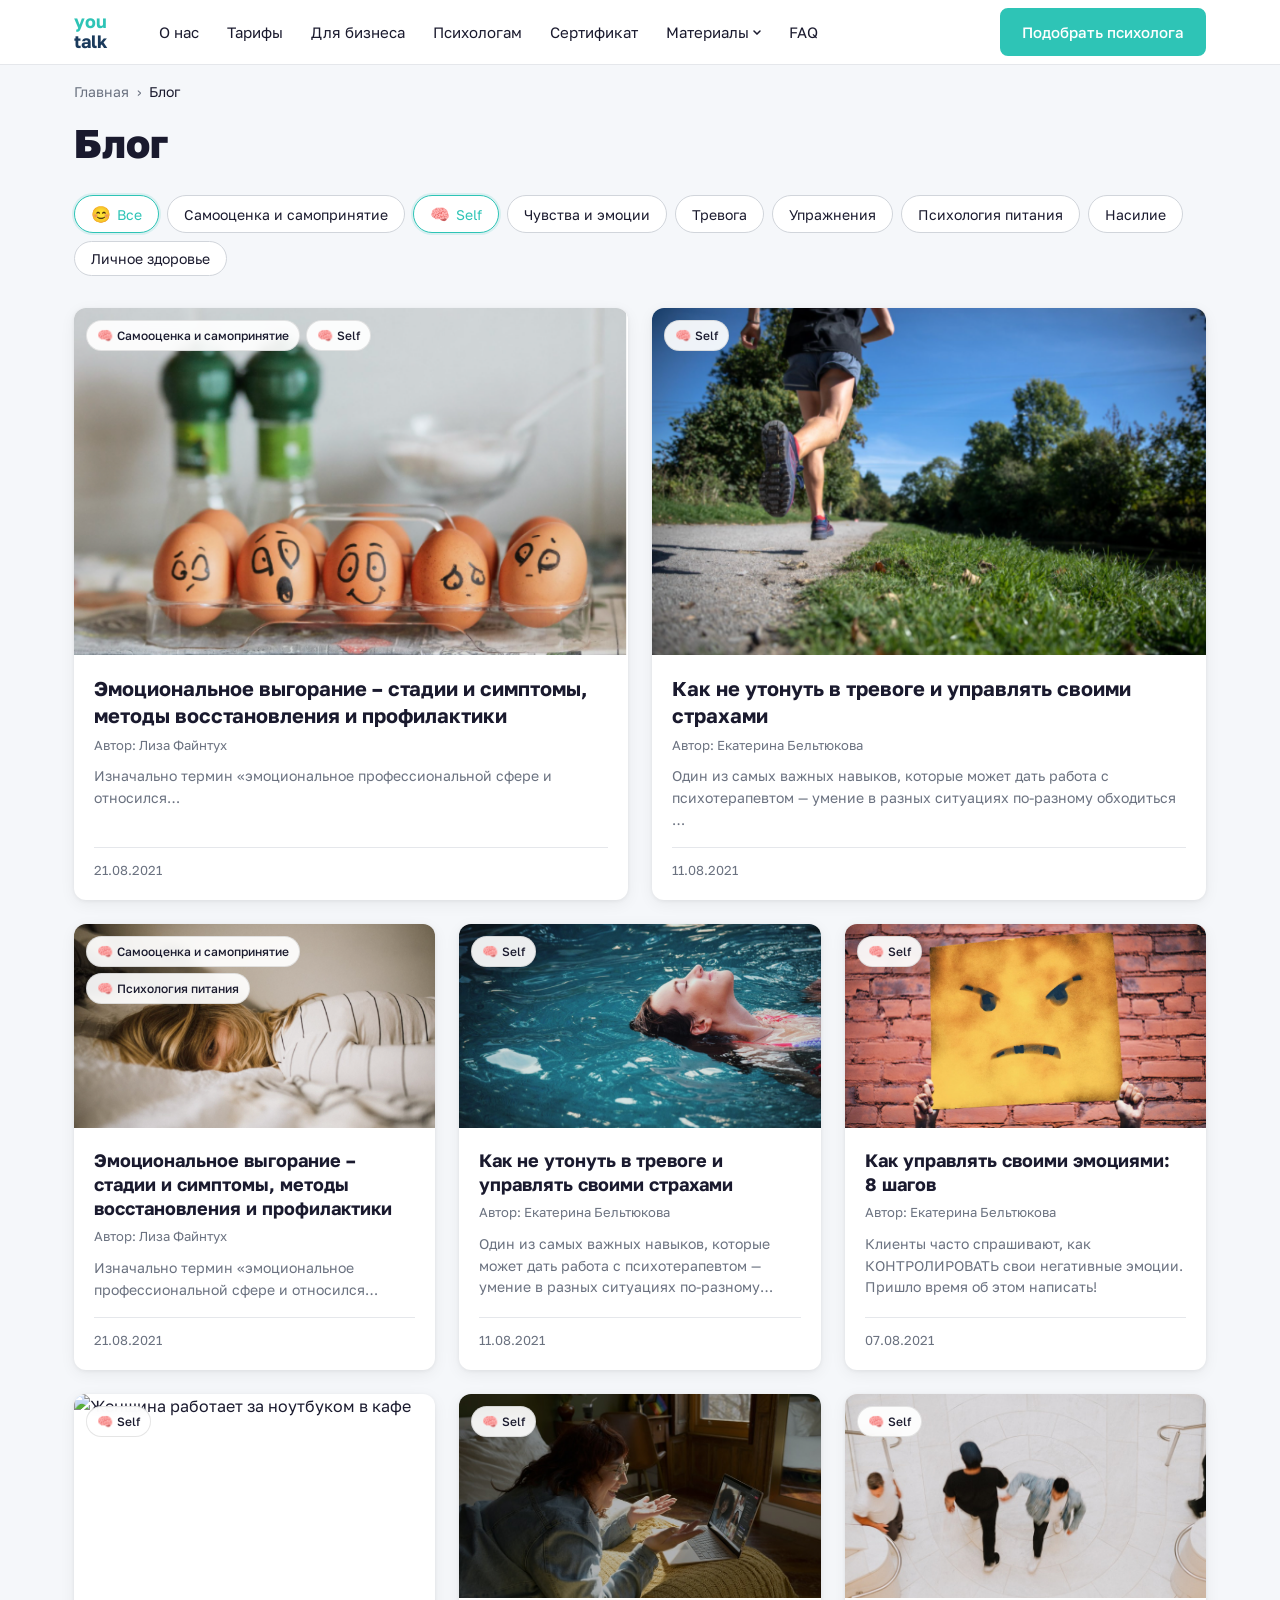
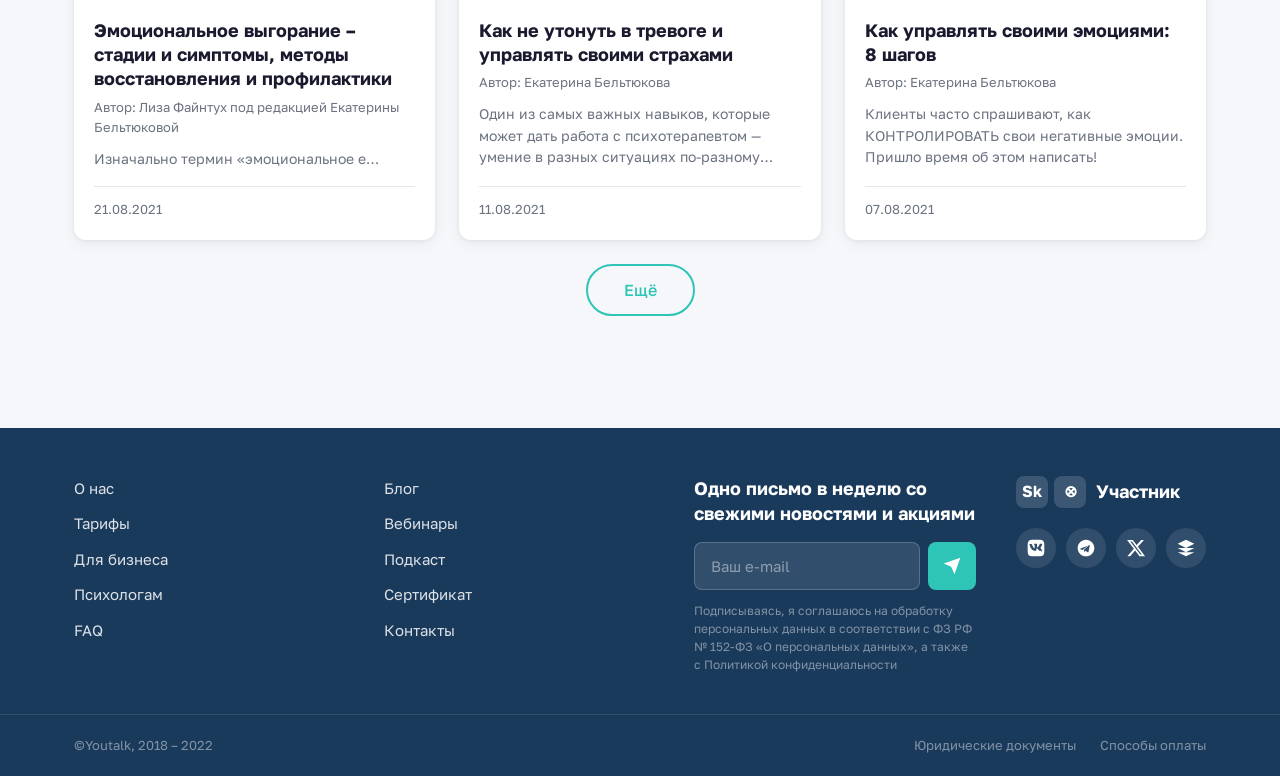
==== blog.html @ 3f89173d "Initial commit" ====
<!DOCTYPE html>
<html lang="ru">
<head>
  <meta charset="UTF-8" />
  <meta name="viewport" content="width=device-width, initial-scale=1.0" />
  <title>Блог — Youtalk</title>
  <meta name="description" content="Блог Youtalk о психологии, самопознании и ментальном здоровье." />
  <link rel="preconnect" href="https://fonts.googleapis.com" />
  <link rel="preconnect" href="https://fonts.gstatic.com" crossorigin />
  <link href="https://fonts.googleapis.com/css2?family=Golos+Text:wght@400;500;600;700;800&display=swap" rel="stylesheet" />
  <link rel="stylesheet" href="style.css" />
</head>
<body>

  <header class="header" role="banner">
    <div class="container">
      <div class="header__inner">

        <a href="/" class="header__logo" aria-label="Youtalk — на главную">
          <span class="logo__text" aria-hidden="true">
            <span>you</span>
            <span>talk</span>
          </span>
        </a>

        <nav class="nav" aria-label="Основная навигация">
          <ul class="nav__list" role="list">
            <li class="nav__item"><a href="#" class="nav__link">О нас</a></li>
            <li class="nav__item"><a href="#" class="nav__link">Тарифы</a></li>
            <li class="nav__item"><a href="#" class="nav__link">Для бизнеса</a></li>
            <li class="nav__item"><a href="#" class="nav__link">Психологам</a></li>
            <li class="nav__item"><a href="#" class="nav__link">Сертификат</a></li>
            <li class="nav__item">
              <a href="#" class="nav__link nav__link--dropdown" aria-haspopup="true" aria-expanded="false">
                Материалы
              </a>
            </li>
            <li class="nav__item"><a href="#" class="nav__link">FAQ</a></li>
          </ul>
        </nav>

        <div class="header__cta">
          <a href="#" class="btn btn--primary" role="button">Подобрать психолога</a>
        </div>

        <button
          class="header__burger"
          aria-label="Открыть меню"
          aria-expanded="false"
          aria-controls="mobile-menu"
          id="burger-btn"
        >
          <span class="burger__line" aria-hidden="true"></span>
          <span class="burger__line" aria-hidden="true"></span>
          <span class="burger__line" aria-hidden="true"></span>
        </button>

      </div>
    </div>
  </header>

  <nav class="mobile-menu" id="mobile-menu" aria-label="Мобильная навигация" aria-hidden="true">
    <a href="#" class="mobile-menu__link">О нас</a>
    <a href="#" class="mobile-menu__link">Тарифы</a>
    <a href="#" class="mobile-menu__link">Для бизнеса</a>
    <a href="#" class="mobile-menu__link">Психологам</a>
    <a href="#" class="mobile-menu__link">Сертификат</a>
    <a href="#" class="mobile-menu__link">Материалы</a>
    <a href="#" class="mobile-menu__link">FAQ</a>
    <div class="mobile-menu__cta">
      <a href="#" class="btn btn--primary" style="width:100%;justify-content:center;">Подобрать психолога</a>
    </div>
  </nav>

  <main id="main-content">

    <section class="blog" aria-labelledby="blog-heading">
      <div class="container">

        <nav class="breadcrumbs" aria-label="Хлебные крошки">
          <ol class="breadcrumbs__list">
            <li class="breadcrumbs__item">
              <a href="/" class="breadcrumbs__link">Главная</a>
            </li>
            <li class="breadcrumbs__item breadcrumbs__item--current" aria-current="page">
              Блог
            </li>
          </ol>
        </nav>

        <h1 class="blog__heading" id="blog-heading">Блог</h1>

        <div class="tags" role="list" aria-label="Фильтр по темам">
          <button class="tag tag--active" role="listitem" aria-pressed="true">
            <span class="tag__emoji" aria-hidden="true">😊</span>
            Все
          </button>
          <button class="tag" role="listitem" aria-pressed="false">Самооценка и самопринятие</button>
          <button class="tag tag--active" role="listitem" aria-pressed="true">
            <span class="tag__emoji" aria-hidden="true">🧠</span>
            Self
          </button>
          <button class="tag" role="listitem" aria-pressed="false">Чувства и эмоции</button>
          <button class="tag" role="listitem" aria-pressed="false">Тревога</button>
          <button class="tag" role="listitem" aria-pressed="false">Упражнения</button>
          <button class="tag" role="listitem" aria-pressed="false">Психология питания</button>
          <button class="tag" role="listitem" aria-pressed="false">Насилие</button>
          <button class="tag" role="listitem" aria-pressed="false">Личное здоровье</button>
        </div>

        <div class="blog__hero-row">

          <article class="card" aria-label="Статья: Эмоциональное выгорание">
            <div class="card__image-wrap">
              <img
                class="card__image"
                src="images/blog/1.png"
                alt="Яйца с нарисованными грустными лицами — символ эмоций"
                width="800"
                height="500"
                loading="lazy"
              />
              <div class="card__labels-overlay" aria-label="Категории">
                <span class="card-label">
                  <span class="card-label__emoji" aria-hidden="true">🧠</span>
                  Самооценка и самопринятие
                </span>
                <span class="card-label">
                  <span class="card-label__emoji" aria-hidden="true">🧠</span>
                  Self
                </span>
              </div>
            </div>
            <div class="card__body">
              <h2 class="card__title">
                <a href="article.html">Эмоциональное выгорание – стадии и симптомы, методы восстановления и профилактики</a>
              </h2>
              <p class="card__author">Автор: Лиза Файнтух</p>
              <p class="card__excerpt">
                Изначально термин «эмоциональное профессиональной сфере и относился…
              </p>
              <time class="card__date" datetime="2021-08-21">21.08.2021</time>
            </div>
          </article>

          <article class="card" aria-label="Статья: Как не утонуть в тревоге">
            <div class="card__image-wrap">
              <img
                class="card__image"
                src="images/blog/2.png"
                alt="Человек бежит по парку — управление тревогой через движение"
                width="800"
                height="500"
                loading="lazy"
              />
              <div class="card__labels-overlay" aria-label="Категории">
                <span class="card-label">
                  <span class="card-label__emoji" aria-hidden="true">🧠</span>
                  Self
                </span>
              </div>
            </div>
            <div class="card__body">
              <h2 class="card__title">
                <a href="article.html">Как не утонуть в тревоге и управлять своими страхами</a>
              </h2>
              <p class="card__author">Автор: Екатерина Бельтюкова</p>
              <p class="card__excerpt">
                Один из самых важных навыков, которые может дать работа с психотерапевтом — умение в разных ситуациях по-разному обходиться …
              </p>
              <time class="card__date" datetime="2021-08-11">11.08.2021</time>
            </div>
          </article>

        </div>

        <div class="blog__grid">

          <article class="card" aria-label="Статья: Эмоциональное выгорание 2">
            <div class="card__image-wrap">
              <img
                class="card__image"
                src="images/blog/3.png"
                alt="Женщина лежит в постели, накрывшись одеялом — усталость и выгорание"
                width="600"
                height="380"
                loading="lazy"
              />
              <div class="card__labels-overlay" aria-label="Категории">
                <span class="card-label">
                  <span class="card-label__emoji" aria-hidden="true">🧠</span>
                  Самооценка и самопринятие
                </span>
                <span class="card-label">
                  <span class="card-label__emoji" aria-hidden="true">🧠</span>
                  Психология питания
                </span>
              </div>
            </div>
            <div class="card__body">
              <h2 class="card__title">
                <a href="article.html">Эмоциональное выгорание – стадии и симптомы, методы восстановления и профилактики</a>
              </h2>
              <p class="card__author">Автор: Лиза Файнтух</p>
              <p class="card__excerpt">
                Изначально термин «эмоциональное профессиональной сфере и относился…
              </p>
              <time class="card__date" datetime="2021-08-21">21.08.2021</time>
            </div>
          </article>

          <article class="card" aria-label="Статья: Как не утонуть в тревоге 2">
            <div class="card__image-wrap">
              <img
                class="card__image"
                src="images/blog/4.png"
                alt="Женщина плывёт под водой — медитация и управление страхами"
                width="600"
                height="380"
                loading="lazy"
              />
              <div class="card__labels-overlay" aria-label="Категории">
                <span class="card-label">
                  <span class="card-label__emoji" aria-hidden="true">🧠</span>
                  Self
                </span>
              </div>
            </div>
            <div class="card__body">
              <h2 class="card__title">
                <a href="article.html">Как не утонуть в тревоге и управлять своими страхами</a>
              </h2>
              <p class="card__author">Автор: Екатерина Бельтюкова</p>
              <p class="card__excerpt">
                Один из самых важных навыков, которые может дать работа с психотерапевтом — умение в разных ситуациях по-разному обходиться …
              </p>
              <time class="card__date" datetime="2021-08-11">11.08.2021</time>
            </div>
          </article>

          <article class="card" aria-label="Статья: Как управлять своими эмоциями">
            <div class="card__image-wrap">
              <img
                class="card__image"
                src="images/blog/5.png"
                alt="Смайлик из жёлтой бумаги с сердитым выражением на кирпичной стене"
                width="600"
                height="380"
                loading="lazy"
              />
              <div class="card__labels-overlay" aria-label="Категории">
                <span class="card-label">
                  <span class="card-label__emoji" aria-hidden="true">🧠</span>
                  Self
                </span>
              </div>
            </div>
            <div class="card__body">
              <h2 class="card__title">
                <a href="article.html">Как управлять своими эмоциями: 8 шагов</a>
              </h2>
              <p class="card__author">Автор: Екатерина Бельтюкова</p>
              <p class="card__excerpt">
                Клиенты часто спрашивают, как КОНТРОЛИРОВАТЬ свои негативные эмоции. Пришло время об этом написать!
              </p>
              <time class="card__date" datetime="2021-08-07">07.08.2021</time>
            </div>
          </article>

        </div>

        <div class="blog__grid">

          <article class="card" aria-label="Статья: Эмоциональное выгорание 3">
            <div class="card__image-wrap">
              <img
                class="card__image"
                src="images/blog/6.png"
                alt="Женщина работает за ноутбуком в кафе"
                width="600"
                height="380"
                loading="lazy"
              />
              <div class="card__labels-overlay" aria-label="Категории">
                <span class="card-label">
                  <span class="card-label__emoji" aria-hidden="true">🧠</span>
                  Self
                </span>
              </div>
            </div>
            <div class="card__body">
              <h2 class="card__title">
                <a href="article.html">Эмоциональное выгорание – стадии и симптомы, методы восстановления и профилактики</a>
              </h2>
              <p class="card__author">Автор: Лиза Файнтух под редакцией Екатерины Бельтюковой</p>
              <p class="card__excerpt">
                Изначально термин «эмоциональное е…
              </p>
              <time class="card__date" datetime="2021-08-21">21.08.2021</time>
            </div>
          </article>

          <article class="card" aria-label="Статья: Как не утонуть в тревоге 3">
            <div class="card__image-wrap">
              <img
                class="card__image"
                src="images/blog/7.jpg"
                alt="Двое людей разговаривают за ноутбуком — онлайн-консультация с психологом"
                width="600"
                height="380"
                loading="lazy"
              />
              <div class="card__labels-overlay" aria-label="Категории">
                <span class="card-label">
                  <span class="card-label__emoji" aria-hidden="true">🧠</span>
                  Self
                </span>
              </div>
            </div>
            <div class="card__body">
              <h2 class="card__title">
                <a href="article.html">Как не утонуть в тревоге и управлять своими страхами</a>
              </h2>
              <p class="card__author">Автор: Екатерина Бельтюкова</p>
              <p class="card__excerpt">
                Один из самых важных навыков, которые может дать работа с психотерапевтом — умение в разных ситуациях по-разному обходиться …
              </p>
              <time class="card__date" datetime="2021-08-11">11.08.2021</time>
            </div>
          </article>

          <article class="card" aria-label="Статья: Как управлять своими эмоциями 2">
            <div class="card__image-wrap">
              <img
                class="card__image"
                src="images/blog/8.jpg"
                alt="Группа людей стоит вместе — социальные связи и психологическое здоровье"
                width="600"
                height="380"
                loading="lazy"
              />
              <div class="card__labels-overlay" aria-label="Категории">
                <span class="card-label">
                  <span class="card-label__emoji" aria-hidden="true">🧠</span>
                  Self
                </span>
              </div>
            </div>
            <div class="card__body">
              <h2 class="card__title">
                <a href="article.html">Как управлять своими эмоциями: 8 шагов</a>
              </h2>
              <p class="card__author">Автор: Екатерина Бельтюкова</p>
              <p class="card__excerpt">
                Клиенты часто спрашивают, как КОНТРОЛИРОВАТЬ свои негативные эмоции. Пришло время об этом написать!
              </p>
              <time class="card__date" datetime="2021-08-07">07.08.2021</time>
            </div>
          </article>

        </div>

        <div class="blog__more">
          <button class="btn btn--outline btn--large" aria-label="Загрузить ещё статьи">
            Ещё
          </button>
        </div>

      </div>
    </section>

  </main>

  <footer class="footer" role="contentinfo">
    <div class="container">
      <div class="footer__inner">

        <nav class="footer-nav" aria-label="О компании">
          <ul class="footer-nav__list" role="list">
            <li><a href="#" class="footer-nav__link">О нас</a></li>
            <li><a href="#" class="footer-nav__link">Тарифы</a></li>
            <li><a href="#" class="footer-nav__link">Для бизнеса</a></li>
            <li><a href="#" class="footer-nav__link">Психологам</a></li>
            <li><a href="#" class="footer-nav__link">FAQ</a></li>
          </ul>
        </nav>

        <nav class="footer-nav" aria-label="Материалы">
          <ul class="footer-nav__list" role="list">
            <li><a href="#" class="footer-nav__link">Блог</a></li>
            <li><a href="#" class="footer-nav__link">Вебинары</a></li>
            <li><a href="#" class="footer-nav__link">Подкаст</a></li>
            <li><a href="#" class="footer-nav__link">Сертификат</a></li>
            <li><a href="#" class="footer-nav__link">Контакты</a></li>
          </ul>
        </nav>

        <div class="footer-subscribe">
          <p class="footer-subscribe__title">Одно письмо в неделю со свежими новостями и акциями</p>
          <form class="footer-subscribe__form" action="#" method="post" novalidate>
            <label for="email-subscribe" class="sr-only">Ваш e-mail</label>
            <input
              class="footer-subscribe__input"
              type="email"
              id="email-subscribe"
              name="email"
              placeholder="Ваш e-mail"
              autocomplete="email"
              required
            />
            <button class="footer-subscribe__btn" type="submit" aria-label="Подписаться на рассылку">
              <svg viewBox="0 0 24 24" aria-hidden="true" focusable="false">
                <path d="M22 2L11 13" stroke-width="2" stroke-linecap="round" stroke-linejoin="round"/>
                <path d="M22 2L15 22l-4-9-9-4 20-7z" stroke-width="2" stroke-linecap="round" stroke-linejoin="round"/>
              </svg>
            </button>
          </form>
          <p class="footer-subscribe__note">
            Подписываясь, я соглашаюсь на обработку персональных данных в соответствии с ФЗ РФ № 152-ФЗ «О персональных данных», а также с Политикой конфиденциальности
          </p>
        </div>

        <div class="footer-social">
          <div class="footer-social__partner" aria-label="Партнёрский значок">
            <div class="footer-social__partner-icons" aria-hidden="true">
              <span class="partner-icon">Sk</span>
              <span class="partner-icon">⊗</span>
            </div>
            <span>Участник</span>
          </div>
          <ul class="footer-social__links" role="list" aria-label="Социальные сети">
            <li>
              <a href="#" class="social-link" aria-label="ВКонтакте">
                <svg width="20" height="20" viewBox="0 0 24 24" fill="white" aria-hidden="true">
                  <path d="M15.07 2H8.93C3.33 2 2 3.33 2 8.93v6.14C2 20.67 3.33 22 8.93 22h6.14C20.67 22 22 20.67 22 15.07V8.93C22 3.33 20.67 2 15.07 2zm3.06 13.29h-1.66c-.63 0-.82-.5-1.94-1.62-1-.97-1.44-.97-1.69-.97-.35 0-.44.09-.44.59v1.47c0 .42-.13.68-1.22.68-1.8 0-3.8-1.1-5.2-3.14C4.6 9.8 4.19 8 4.19 7.55c0-.25.09-.48.59-.48h1.66c.44 0 .61.2.78.66.86 2.49 2.3 4.67 2.9 4.67.22 0 .32-.1.32-.66V9.1c-.07-1.19-.69-1.29-.69-1.72 0-.2.16-.41.42-.41h2.62c.37 0 .5.19.5.63v3.38c0 .37.16.5.28.5.22 0 .41-.13.82-.54 1.27-1.41 2.17-3.6 2.17-3.6.12-.25.32-.48.75-.48h1.66c.5 0 .61.26.5.63-.22 1-.66 1.97-1.41 3.08l-.28.38c-.56.78-.56.97 0 1.72.94 1.25 1.59 2.12 1.59 2.91-.01.47-.27.71-.71.71z"/>
                </svg>
              </a>
            </li>
            <li>
              <a href="#" class="social-link" aria-label="Telegram">
                <svg width="20" height="20" viewBox="0 0 24 24" fill="white" aria-hidden="true">
                  <path d="M12 2C6.48 2 2 6.48 2 12s4.48 10 10 10 10-4.48 10-10S17.52 2 12 2zm4.64 6.8l-1.68 7.92c-.13.57-.48.71-.97.44l-2.69-1.98-1.3 1.25c-.14.14-.26.26-.54.26l.19-2.73 4.97-4.49c.22-.19-.05-.3-.34-.11L7.97 14.3l-2.65-.83c-.57-.18-.58-.57.12-.84l10.35-3.99c.48-.17.9.12.85.16z"/>
                </svg>
              </a>
            </li>
            <li>
              <a href="#" class="social-link" aria-label="Twitter / X">
                <svg width="20" height="20" viewBox="0 0 24 24" fill="white" aria-hidden="true">
                  <path d="M18.244 2.25h3.308l-7.227 8.26 8.502 11.24H16.17l-5.214-6.817L4.99 21.75H1.68l7.73-8.835L1.254 2.25H8.08l4.713 6.231zm-1.161 17.52h1.833L7.084 4.126H5.117z"/>
                </svg>
              </a>
            </li>
            <li>
              <a href="#" class="social-link" aria-label="Другая сеть">
                <svg width="20" height="20" viewBox="0 0 24 24" fill="white" aria-hidden="true">
                  <path d="M12 2L2 7l10 5 10-5-10-5zM2 17l10 5 10-5M2 12l10 5 10-5"/>
                </svg>
              </a>
            </li>
          </ul>
        </div>

      </div>
    </div>

    <div class="footer__bottom">
      <div class="container">
        <div class="footer__bottom-inner">
          <p>©Youtalk, 2018 – 2022</p>
          <nav class="footer__bottom-links" aria-label="Юридические ссылки">
            <a href="#" class="footer__bottom-link">Юридические документы</a>
            <a href="#" class="footer__bottom-link">Способы оплаты</a>
          </nav>
        </div>
      </div>
    </div>
  </footer>

  <script>
    const burgerBtn = document.getElementById('burger-btn');
    const mobileMenu = document.getElementById('mobile-menu');

    burgerBtn.addEventListener('click', () => {
      const isOpen = mobileMenu.classList.toggle('is-open');
      burgerBtn.setAttribute('aria-expanded', isOpen);
      mobileMenu.setAttribute('aria-hidden', !isOpen);
      burgerBtn.setAttribute('aria-label', isOpen ? 'Закрыть меню' : 'Открыть меню');
    });

    const tags = document.querySelectorAll('.tags .tag');
    tags.forEach(tag => {
      tag.addEventListener('click', () => {
        tags.forEach(t => {
          t.classList.remove('tag--active');
          t.setAttribute('aria-pressed', 'false');
        });
        tag.classList.add('tag--active');
        tag.setAttribute('aria-pressed', 'true');
      });
    });
  </script>

</body>
</html>
---- style.css ----
@import url('styles/base.css');
@import url('styles/header.css');
@import url('styles/components.css');
@import url('styles/footer.css');
@import url('styles/article.css');
@import url('styles/responsive.css');
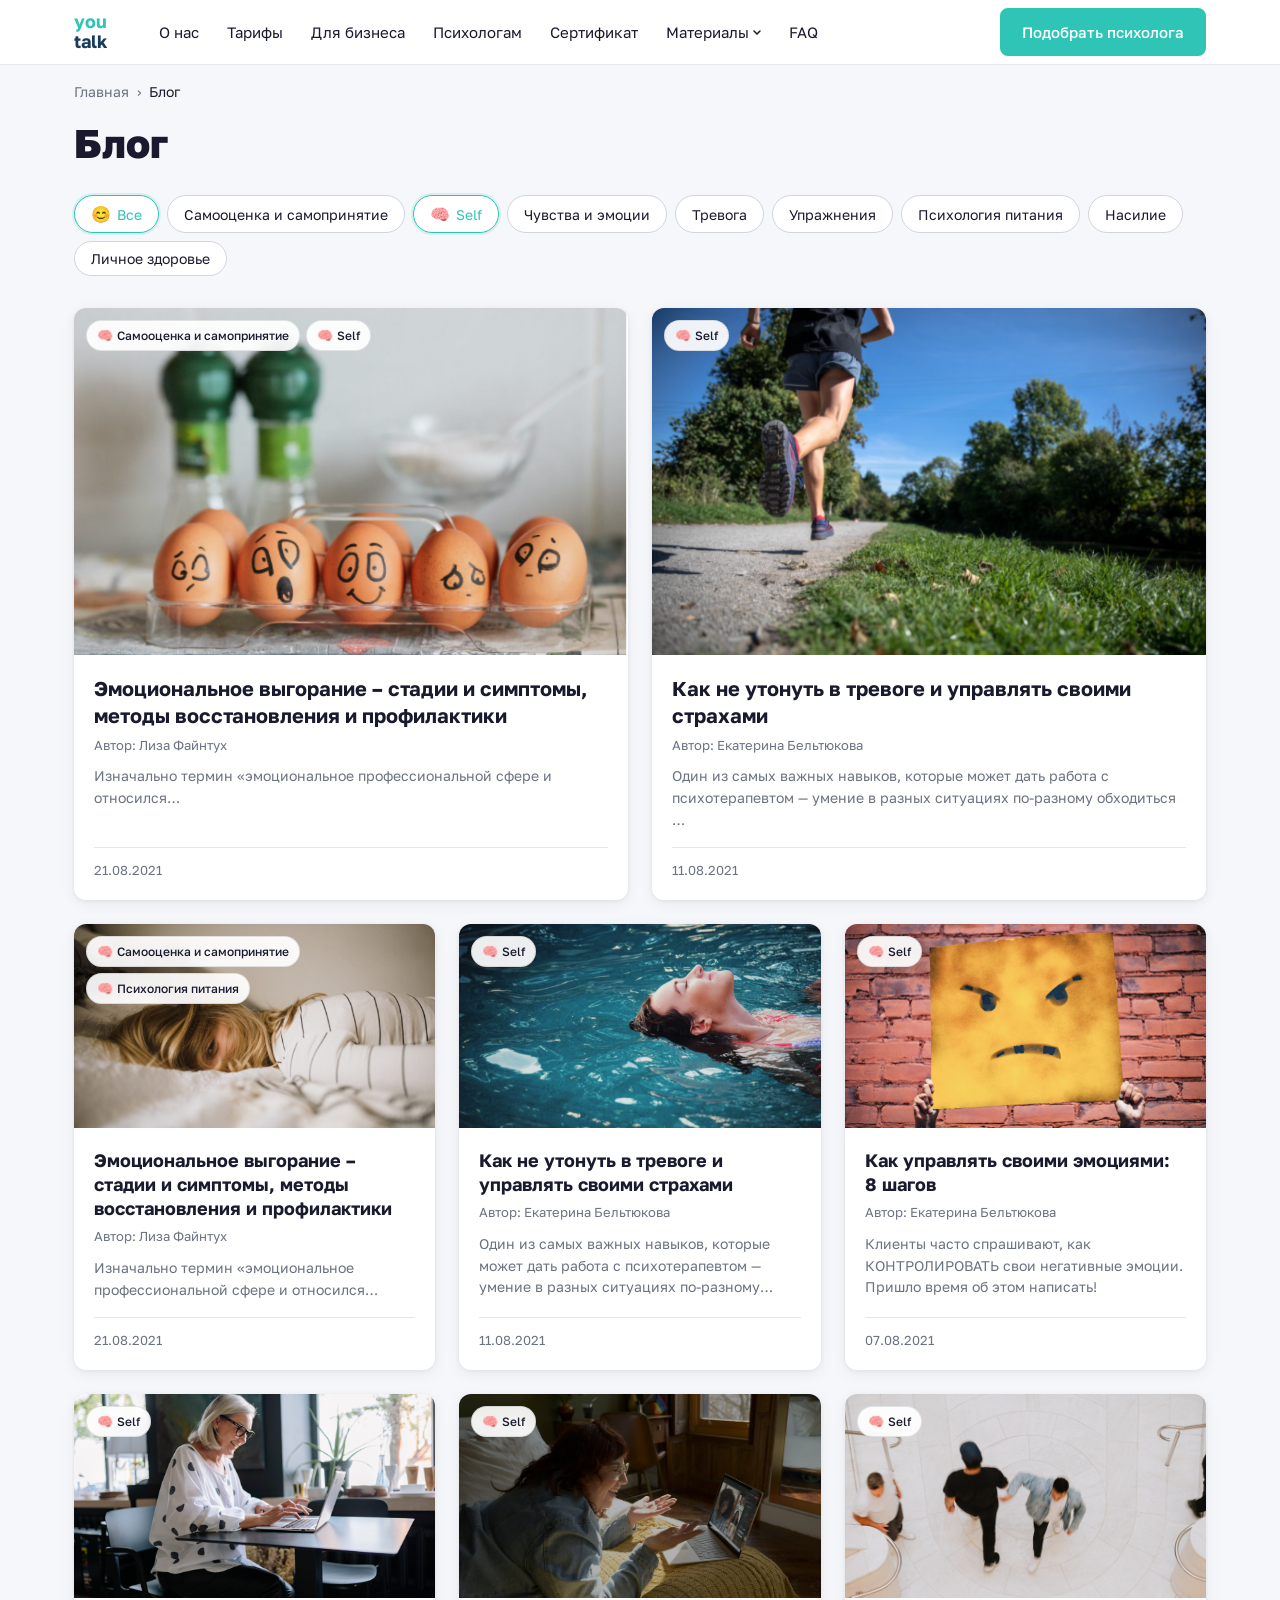
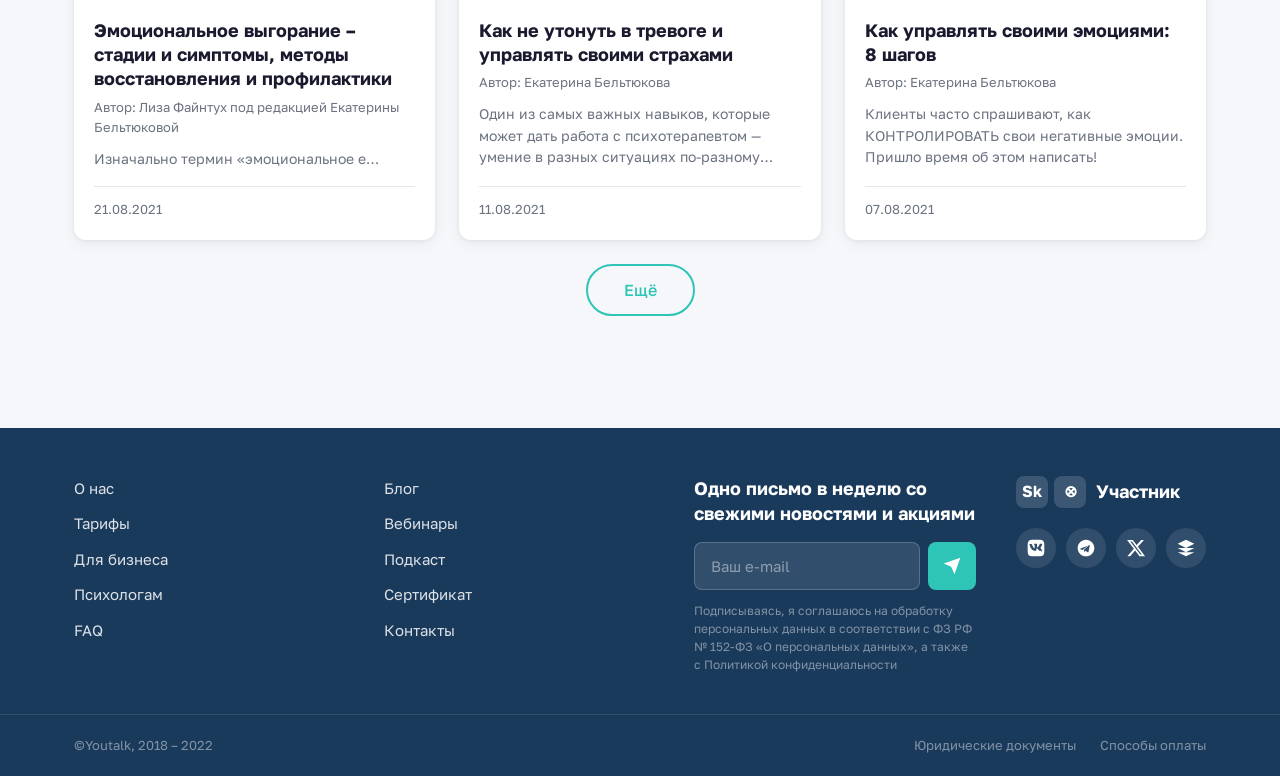
==== commit a4432f00: "Fix image extension" ====
--- a/blog.html
+++ b/blog.html
@@ -275,7 +275,7 @@
             <div class="card__image-wrap">
               <img
                 class="card__image"
-                src="images/blog/6.png"
+                src="images/blog/6.jpg"
                 alt="Женщина работает за ноутбуком в кафе"
                 width="600"
                 height="380"
